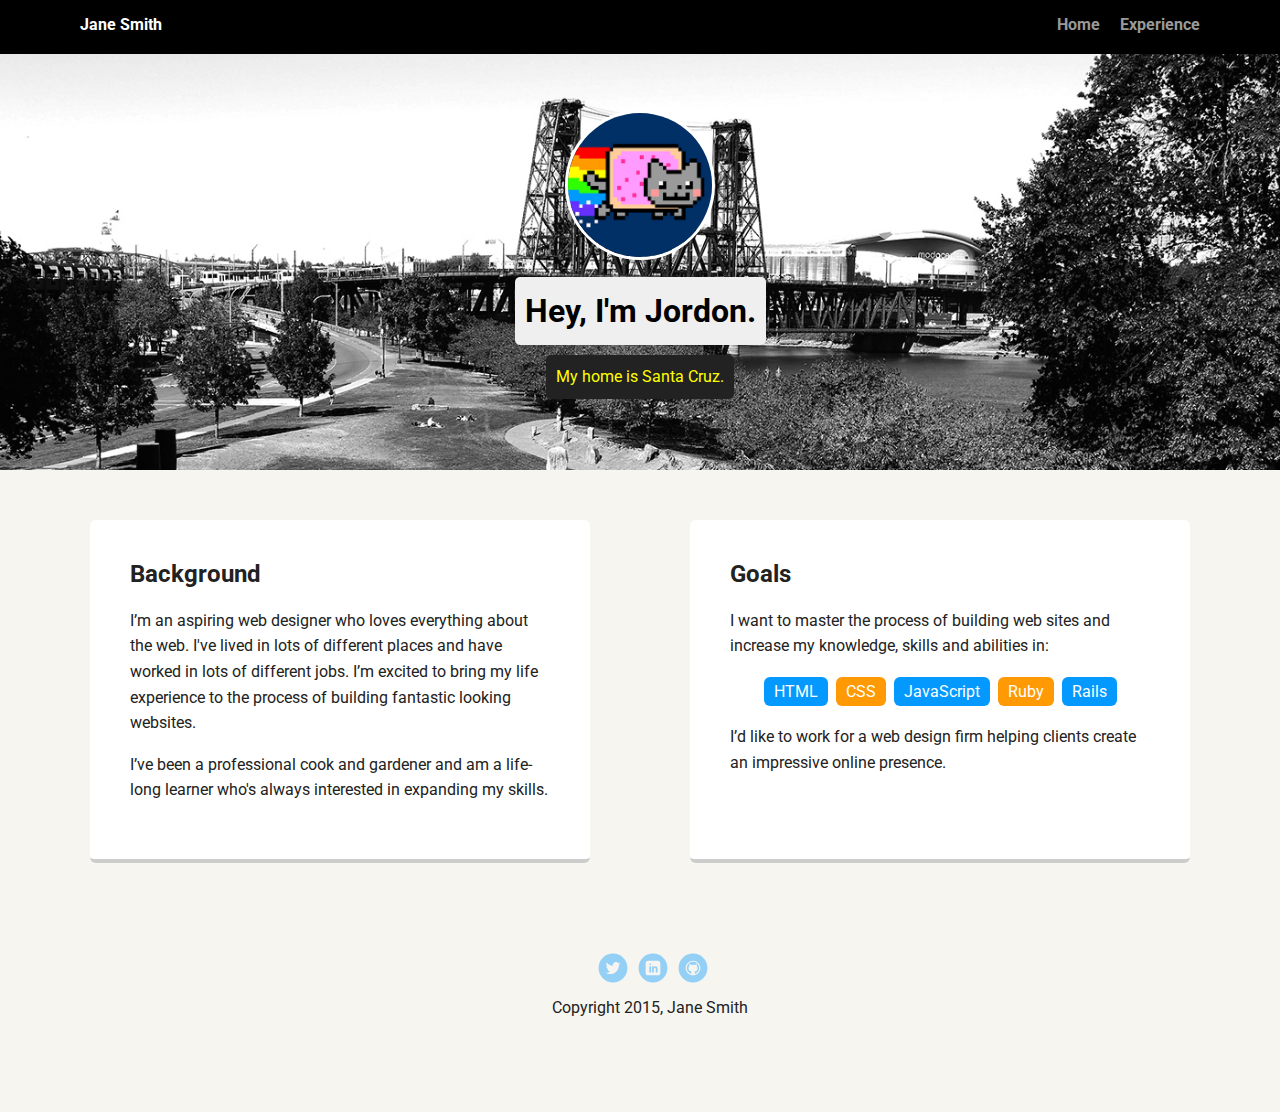
==== index.html @ 69366857 "Changed name" ====
<!doctype html>
<html lang="en">
<head>
  <meta charset="utf-8">
  <title>Jordon's Profile</title>
  <meta name="viewport" content="width=device-width, initial-scale=1.0">
  <link rel="stylesheet" href="styles.css">
  <link href="https://fonts.googleapis.com/css?family=Muli%7CRoboto:400,300,500,700,900" rel="stylesheet"></head>
  <body>

    <div class="main-nav">
        <ul class="nav">
          <li class="name">Jane Smith</li>
          <li><a href="#">Home</a></li>
          <li><a href="#">Experience</a></li>
        </ul>
    </div>

    <header>
      <img src="images/me.png" alt="Drawing of Jane Smith" class="profile-image">
      <h1 class="tag name">Hey, I'm Jordon.</h1>
      <p class="tag location">My home is Santa Cruz.</p>
    </header>

    <main class="flex">
      <div class="card">
        <h2>Background</h2>
        <p>I’m an aspiring web designer who loves everything about the web. I've lived in lots of different places and have worked in lots of different jobs. I’m excited to bring my life experience to the process of building fantastic looking websites.</p>
        <p>I’ve been a professional cook and gardener and am a life-long learner who's always interested in expanding my skills.</p>
      </div> 

      <div class="card">
        <h2>Goals</h2>
        <p>I want to master the process of building web sites and increase my knowledge, skills and abilities in:</p>
        <ul class="skills">
          <li>HTML</li>
          <li>CSS</li>
          <li>JavaScript</li>
          <li>Ruby</li>
          <li>Rails</li>
        </ul>
        <p>I’d like to work for a web design firm helping clients create an impressive online presence.</p>
      </div> 

    </main>
    <footer>
      <ul>
        <li><a href="#" class="social twitter">Twitter</a></li>
        <li><a href="#" class="social linkedin">LinkedIn</a></li>
        <li><a href="#" class="social github">Github</a></li>
      </ul>
      <p class="copyright">Copyright 2015, Jane Smith</p>
    </footer>
  </body>
  </html>
---- styles.css ----
/* Global Layout Set-up */
* { 
  box-sizing: border-box;
}
  
body {
  margin: 0;
  padding: 0;
  text-align: center;
  font-family: 'Roboto', sans-serif;
  color: #222;
  background: #f7f5f0;
}
/* Link Styles */

a {
  text-decoration: none;
  color: #999;
}
a:hover {
  color: #6633ff;
}

/* Section Styles */

.main-nav {
  width: 100%;
  background: black;
  min-height: 30px;
  padding: 10px;
  position: fixed;
  text-align: center;
}
.nav {
  display: flex;
  justify-content: space-around;
  font-weight: 700;
  list-style-type: none;
  margin: 0 auto;
  padding: 0;
}

.nav .name {
    display: block;
    margin-right: auto;
    color: white;
}
.nav li {
  padding: 5px 10px 10px 10px;
}
.nav a {
  transition: all .5s;
}
.nav a:hover {
  color: white
}

header {
  text-align: center;
  background: url('images/portland.jpg') no-repeat top center ;
  background-size: cover;
  overflow: hidden;
  padding-top: 60px;
}
header {
  line-height: 1.5;
}
header .profile-image {
  margin-top: 50px;
  width: 150px;
  height: 150px;
  border-radius: 50%;
  border: 3px solid white;
  transition: all .5s;
}
header .profile-image:hover {
  transform: scale(1.2) rotate(5deg);
}
.tag {
  background-color: #efefef;
  color: black;
  padding: 10px;
  border-radius: 5px;
  display: table;
  margin: 10px auto;
} 
.location {
  background-color: #222;
  color: yellow;
}
.card {
  margin: 30px;
  padding: 20px 40px 40px;
  max-width: 500px;
  text-align: left;
  background: #fff;
  border-bottom: 4px solid #ccc;
  border-radius: 6px;
  transition: all .5s;
}
.card:hover {
  border-color: #ff99ff;
}

ul.skills {
  padding: 0;
  text-align: center;
}

.skills li {
  border-radius: 6px;
  display: inline-block;
  background: #ff9904;
  color: white;
  padding: 5px 10px;
  margin: 2px;
}

.skills li:nth-child(odd) {
  background: #0399ff;
}

footer {
  width: 100%;
  min-height: 30px;
  padding: 20px 0 40px 20px;
}

footer .copyright {
  top: -8px;
  font-size: .75em;
}

footer ul {
  list-style-type: none;
  margin: 0;
  padding: 0;
}

footer ul li {
  display: inline-block;
}

a.social {
  display: inline-block;
  text-indent: -9999px;
  margin-left: 5px;
  width: 30px;
  height: 30px;
  background-size: 30px 30px;
  opacity: .4;
  transition: all .5s;
}
a.twitter {
  background-image: url(images/twitter.svg);
}
a.linkedin {
  background-image: url(images/linkedin.svg);
}
a.github {
  background-image: url(images/github.svg);
}
a.social:hover {
  opacity: 1;
}
.clearfix {
  clear: both;
}

/* Styles for larger screens */
@media screen and (min-width: 720px) {
  
  .flex {
      display: -ms-flexbox;      /* TWEENER - IE 10 */
      display: flex; 
      max-width: 1200px;
      -ms-flex-pack: distribute;
      justify-content: space-around;
      margin: 0 auto;
  }

  header {
    min-height: 470px;
  }

  .nav {
    max-width: 1200px;
    padding: 0 30px;
  }


  main {
    padding-top: 20px;
  }

  main p {
    line-height: 1.6em;
  }

  footer {
    font-size: 1.3em;
    max-width: 1200px;
    margin: 40px auto;
  }

}
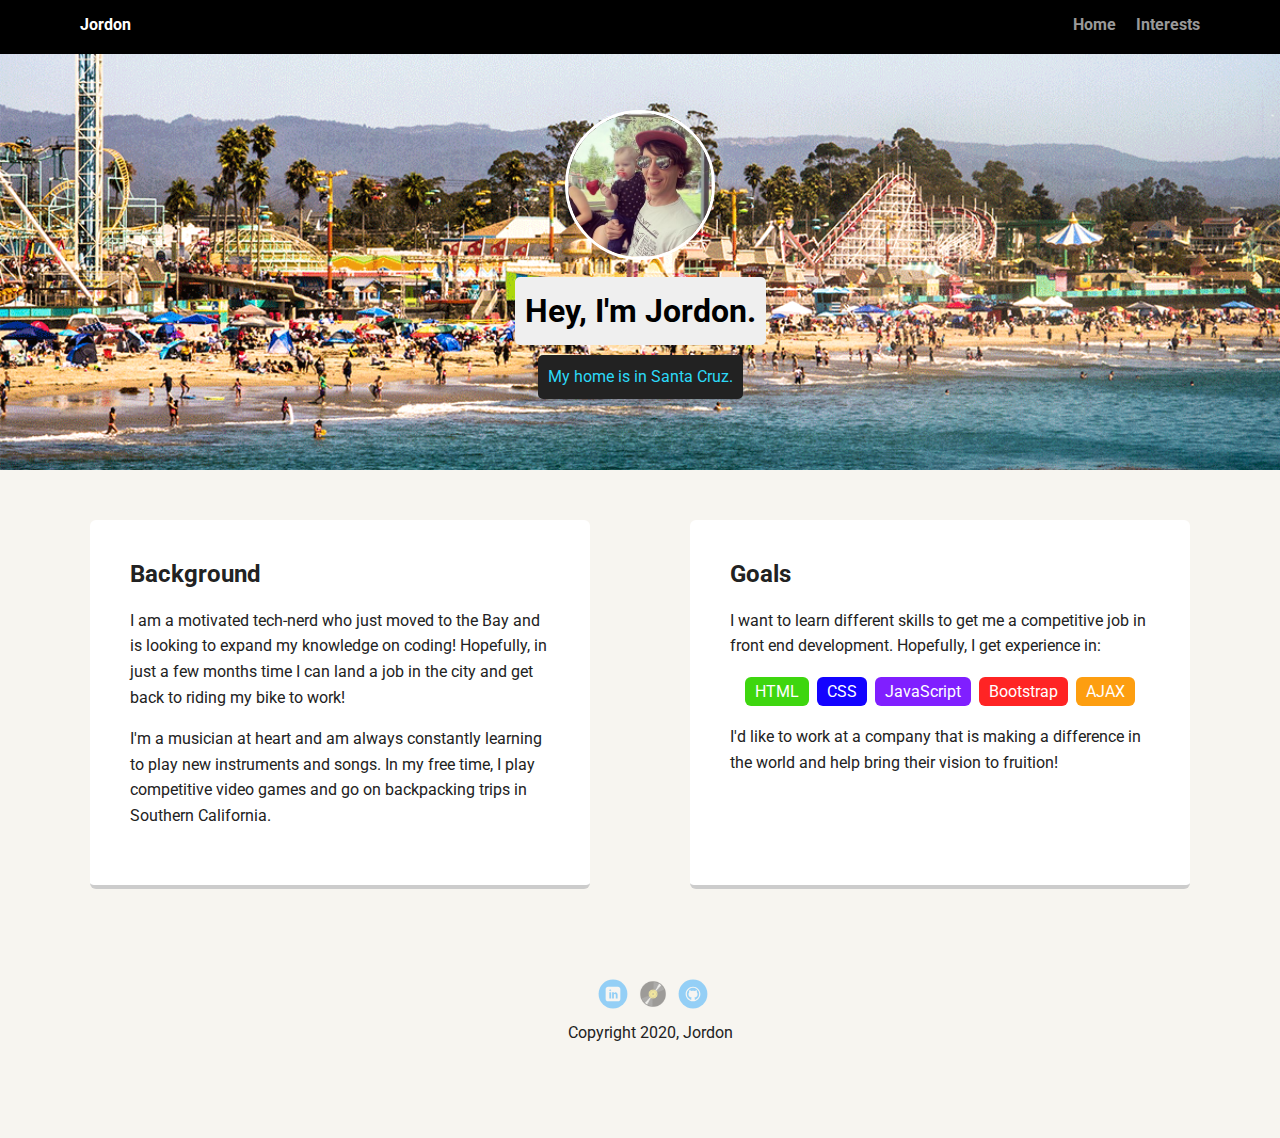
==== commit 6c0871de: "Home and interest pages completed" ====
--- a/index.html
+++ b/index.html
@@ -10,46 +10,46 @@
 
     <div class="main-nav">
         <ul class="nav">
-          <li class="name">Jane Smith</li>
-          <li><a href="#">Home</a></li>
-          <li><a href="#">Experience</a></li>
+          <li class="name">Jordon</li>
+          <li><a href="index.html">Home</a></li>
+          <li><a href="interest.html">Interests</a></li>
         </ul>
     </div>
 
     <header>
-      <img src="images/me.png" alt="Drawing of Jane Smith" class="profile-image">
+      <img src="images/me.png" alt="Picture of Jordon" class="profile-image">
       <h1 class="tag name">Hey, I'm Jordon.</h1>
-      <p class="tag location">My home is Santa Cruz.</p>
+      <p class="tag location">My home is in Santa Cruz.</p>
     </header>
 
     <main class="flex">
       <div class="card">
         <h2>Background</h2>
-        <p>I’m an aspiring web designer who loves everything about the web. I've lived in lots of different places and have worked in lots of different jobs. I’m excited to bring my life experience to the process of building fantastic looking websites.</p>
-        <p>I’ve been a professional cook and gardener and am a life-long learner who's always interested in expanding my skills.</p>
+        <p>I am a motivated tech-nerd who just moved to the Bay and is looking to expand my knowledge on coding! Hopefully, in just a few months time I can land a job in the city and get back to riding my bike to work!</p>
+        <p>I'm a musician at heart and am always constantly learning to play new instruments and songs. In my free time, I play competitive video games and go on backpacking trips in Southern California.</p>
       </div> 
 
       <div class="card">
         <h2>Goals</h2>
-        <p>I want to master the process of building web sites and increase my knowledge, skills and abilities in:</p>
+        <p>I want to learn different skills to get me a competitive job in front end development. Hopefully, I get experience in:</p>
         <ul class="skills">
           <li>HTML</li>
           <li>CSS</li>
           <li>JavaScript</li>
-          <li>Ruby</li>
-          <li>Rails</li>
+          <li>Bootstrap</li>
+          <li>AJAX</li>
         </ul>
-        <p>I’d like to work for a web design firm helping clients create an impressive online presence.</p>
+        <p>I'd like to work at a company that is making a difference in the world and help bring their vision to fruition!</p>
       </div> 
 
     </main>
     <footer>
       <ul>
-        <li><a href="#" class="social twitter">Twitter</a></li>
-        <li><a href="#" class="social linkedin">LinkedIn</a></li>
-        <li><a href="#" class="social github">Github</a></li>
+        <li><a href="https://www.linkedin.com/in/jordon-massengill-30b251b6/" class="social linkedin">LinkedIn</a></li>
+        <li><a href="https://www.discogs.com/user/uhicanexplain/collection" class="social discogs">Discogs</a></li>
+        <li><a href="https://github.com/jordonmassengill" class="social github">Github</a></li>
       </ul>
-      <p class="copyright">Copyright 2015, Jane Smith</p>
+      <p class="copyright">Copyright 2020, Jordon</p>
     </footer>
   </body>
   </html>
--- a/styles.css
+++ b/styles.css
@@ -57,7 +57,8 @@
 
 header {
   text-align: center;
-  background: url('images/portland.jpg') no-repeat top center ;
+  background: url('images/santacruz3.gif');
+  background-position: center;
   background-size: cover;
   overflow: hidden;
   padding-top: 60px;
@@ -86,7 +87,7 @@
 } 
 .location {
   background-color: #222;
-  color: yellow;
+  color: rgb(44, 217, 248);
 }
 .card {
   margin: 30px;
@@ -110,14 +111,30 @@
 .skills li {
   border-radius: 6px;
   display: inline-block;
-  background: #ff9904;
+  background: #fd9e10;
   color: white;
   padding: 5px 10px;
   margin: 2px;
 }
 
-.skills li:nth-child(odd) {
-  background: #0399ff;
+.skills li:nth-child(1) {
+  background: #3ed60f;
+}
+
+.skills li:nth-child(2) {
+  background: #1403ff;
+}
+
+.skills li:nth-child(3) {
+  background: #801fff;
+}
+
+.skills li:nth-child(4) {
+  background: #ff2424;
+}
+
+.skills li:nth-child(6) {
+  background: #ff4ae1;
 }
 
 footer {
@@ -151,8 +168,8 @@
   opacity: .4;
   transition: all .5s;
 }
-a.twitter {
-  background-image: url(images/twitter.svg);
+a.discogs {
+  background-image: url(images/dicsogs.png);
 }
 a.linkedin {
   background-image: url(images/linkedin.svg);
